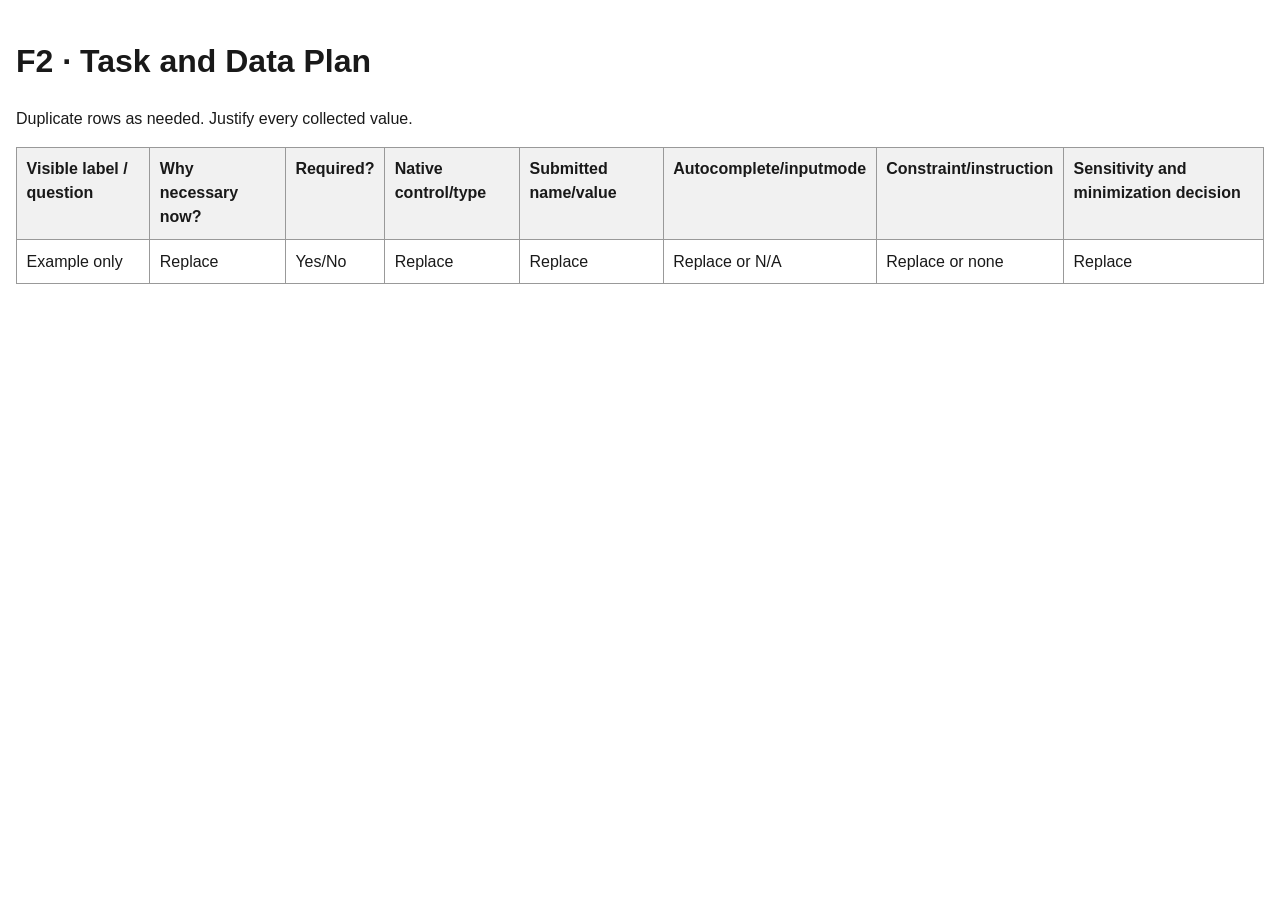
==== field-inventory-template.html @ 68f825bc "Start" ====
<!doctype html>
<html lang="en">
    <head>
        <meta charset="utf-8">
        <meta name="viewport" content="width=device-width,initial-scale=1">
        <title>Field Inventory</title>
        <style>
        body{
            font-family:Arial,sans-serif;
            line-height:1.5;
            max-width:80rem;
            margin:auto;
            padding:1rem;
            color:#191919;
        }
        table{
            width:100%;
            border-collapse:collapse;
        }
        th,td{
            padding:.6rem;
            border:1px solid #999;
            text-align:left;
            vertical-align:top;
        }
        th{
            background:#f1f1f1;
        }
        </style>
        </head>
        <body>
            <h1>F2 · Task and Data Plan</h1>
            <p>Duplicate rows as needed. Justify every collected value.</p>
            <table>
                <thead>
                    <tr>
                        <th>Visible label / question</th>
                        <th>Why necessary now?</th>
                        <th>Required?</th>
                        <th>Native control/type</th>
                        <th>Submitted name/value</th>
                        <th>Autocomplete/inputmode</th>
                        <th>Constraint/instruction</th>
                        <th>Sensitivity and minimization decision</th>
                    </tr>
                </thead>
                <tbody>
                    <tr>
                        <td>Example only</td>
                        <td>Replace</td>
                        <td>Yes/No</td>
                        <td>Replace</td>
                        <td>Replace</td>
                        <td>Replace or N/A</td>
                        <td>Replace or none</td>
                        <td>Replace</td>
                    </tr>
                </tbody>
            </table>
        </body>
        </html>
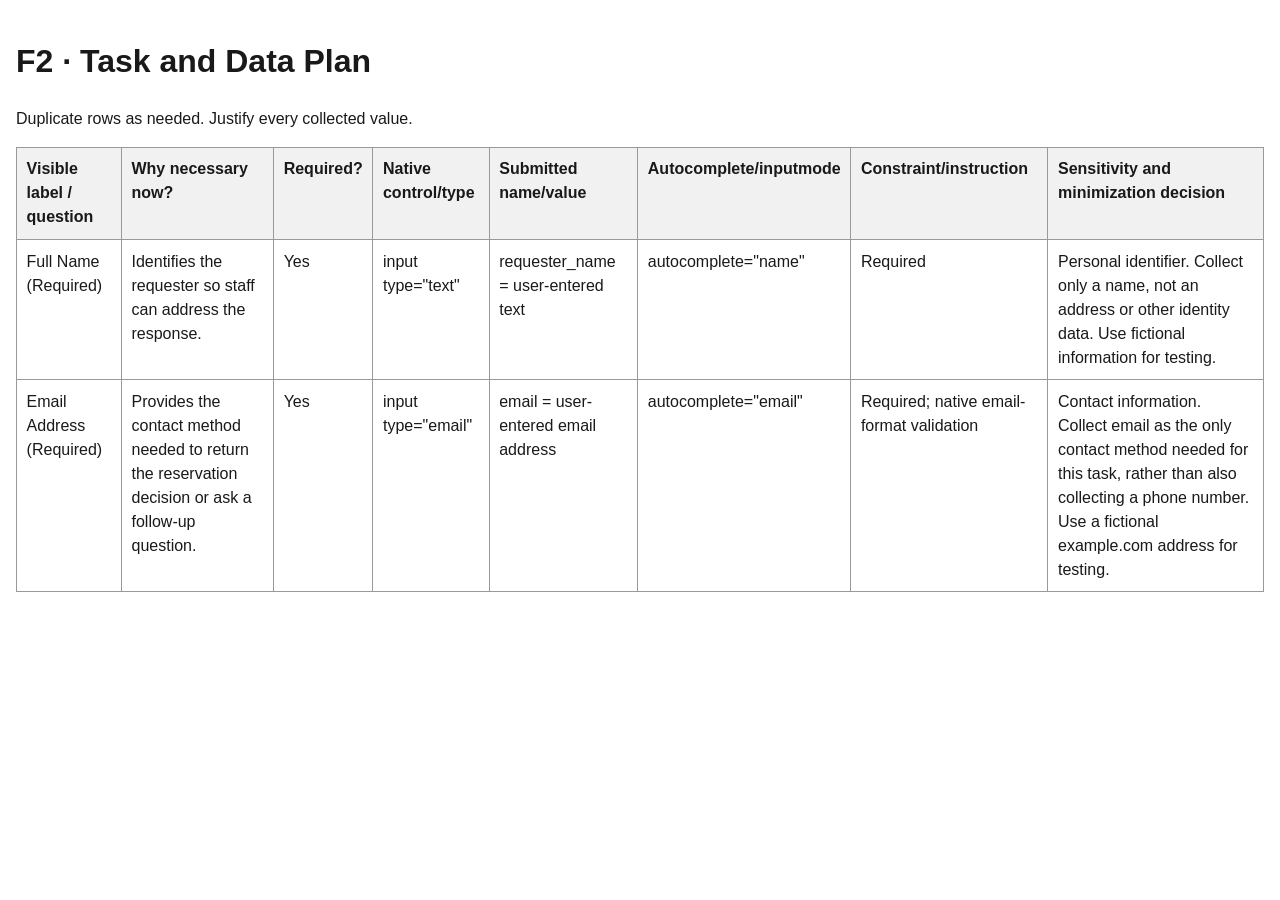
==== commit 635390d2: "field-inventory Full Name and Email Address completed." ====
--- a/field-inventory-template.html
+++ b/field-inventory-template.html
@@ -46,15 +46,26 @@
                 </thead>
                 <tbody>
                     <tr>
-                        <td>Example only</td>
-                        <td>Replace</td>
-                        <td>Yes/No</td>
-                        <td>Replace</td>
-                        <td>Replace</td>
-                        <td>Replace or N/A</td>
-                        <td>Replace or none</td>
-                        <td>Replace</td>
+                        <td>Full Name (Required)</td>
+                        <td>Identifies the requester so staff can address the response.</td>
+                        <td>Yes</td>
+                        <td>input type="text"</td>
+                        <td>requester_name = user-entered text</td>
+                        <td>autocomplete="name"</td>
+                        <td>Required</td>
+                        <td>Personal identifier. Collect only a name, not an address or other identity data. Use fictional information for testing.</td>
                     </tr>
+                    <tr>
+                        <td>Email Address (Required)</td>
+                        <td>Provides the contact method needed to return the reservation decision or ask a follow-up question.</td>
+                        <td>Yes</td>
+                        <td>input type="email"</td>
+                        <td>email = user-entered email address</td>
+                        <td>autocomplete="email"</td>
+                        <td>Required; native email-format validation</td>
+                        <td>Contact information. Collect email as the only contact method needed for this task, rather than also collecting a phone number. Use a fictional example.com address for testing.</td>
+                    </tr>
+
                 </tbody>
             </table>
         </body>
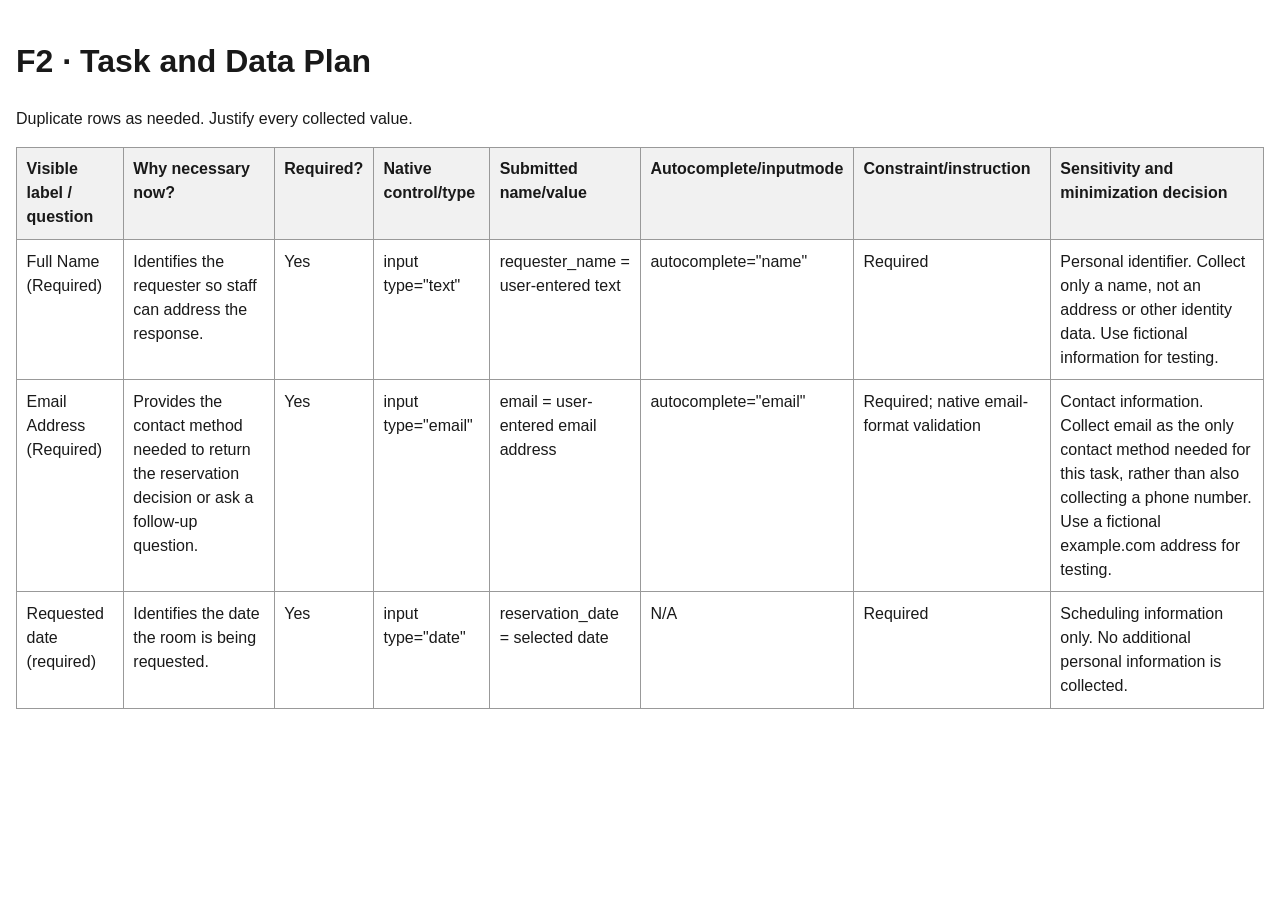
==== commit 98c98545: "Added Requested Date" ====
--- a/field-inventory-template.html
+++ b/field-inventory-template.html
@@ -55,6 +55,7 @@
                         <td>Required</td>
                         <td>Personal identifier. Collect only a name, not an address or other identity data. Use fictional information for testing.</td>
                     </tr>
+
                     <tr>
                         <td>Email Address (Required)</td>
                         <td>Provides the contact method needed to return the reservation decision or ask a follow-up question.</td>
@@ -66,6 +67,17 @@
                         <td>Contact information. Collect email as the only contact method needed for this task, rather than also collecting a phone number. Use a fictional example.com address for testing.</td>
                     </tr>
 
+                    <tr>
+                        <td>Requested date (required)</td>
+                        <td>Identifies the date the room is being requested.</td>
+                        <td>Yes</td>
+                        <td>input type="date"</td>
+                        <td>reservation_date = selected date</td>
+                        <td>N/A</td>
+                        <td>Required</td>
+                        <td>Scheduling information only. No additional personal information is collected.</td>
+                    </tr>
+
                 </tbody>
             </table>
         </body>
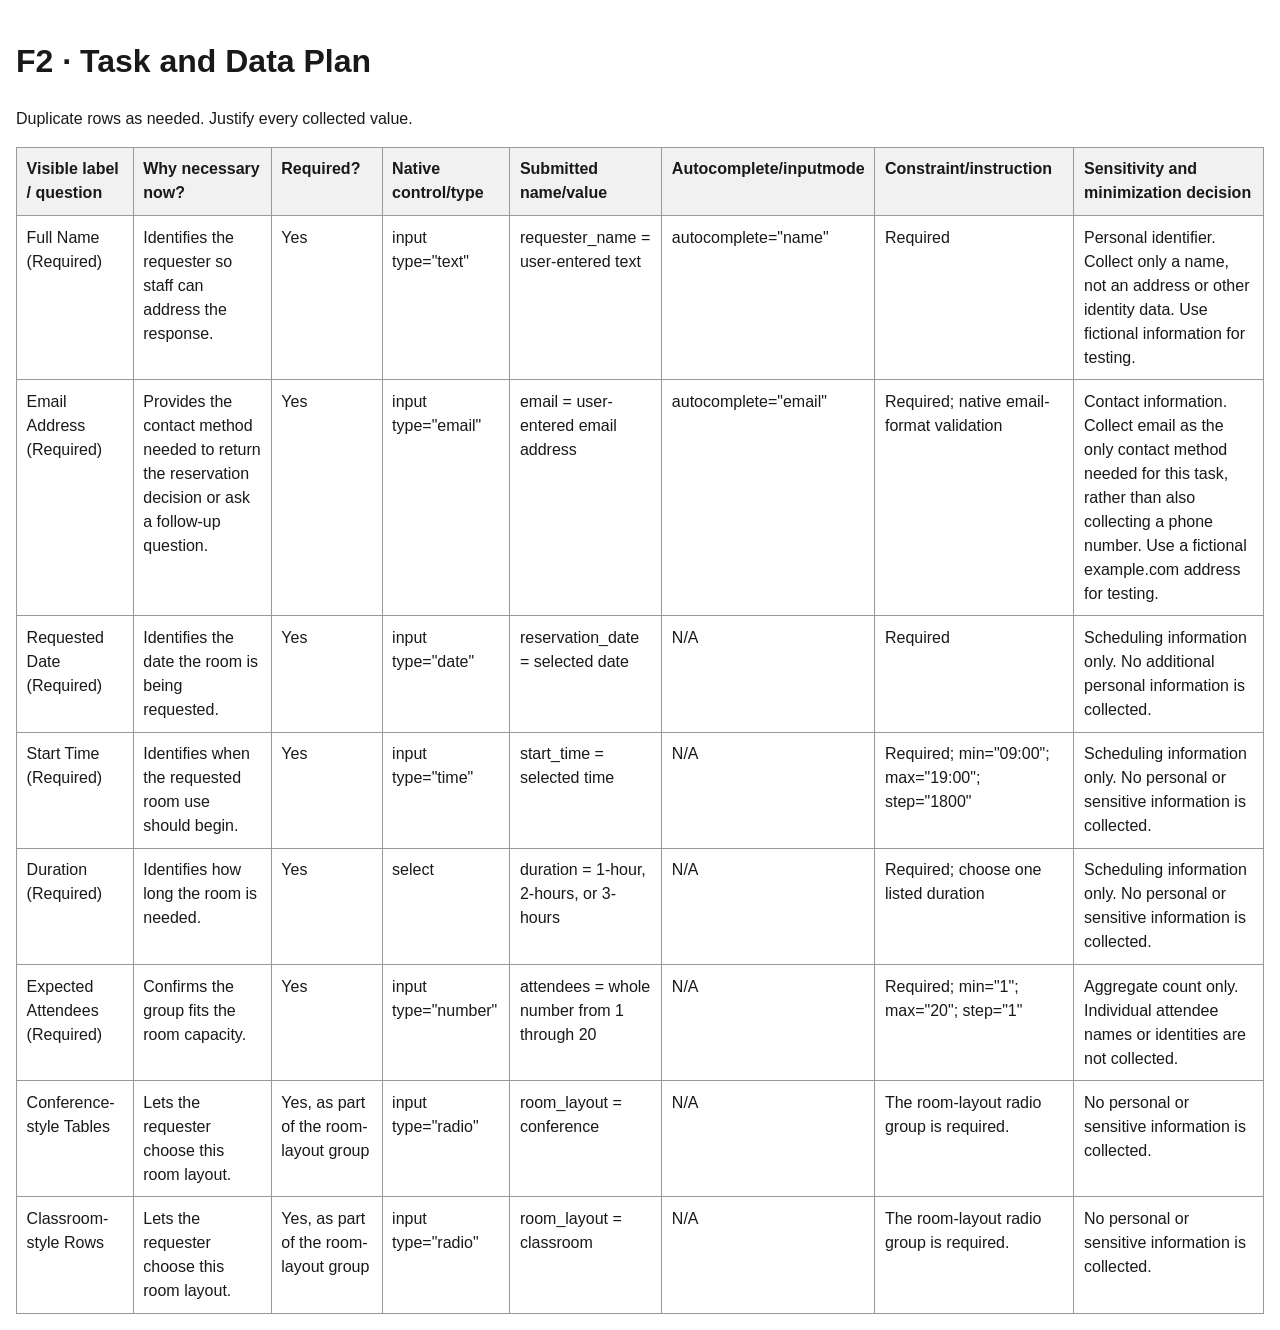
==== commit d2d2782e: "Updates" ====
--- a/field-inventory-template.html
+++ b/field-inventory-template.html
@@ -68,7 +68,7 @@
                     </tr>
 
                     <tr>
-                        <td>Requested date (required)</td>
+                        <td>Requested Date (Required)</td>
                         <td>Identifies the date the room is being requested.</td>
                         <td>Yes</td>
                         <td>input type="date"</td>
@@ -77,6 +77,61 @@
                         <td>Required</td>
                         <td>Scheduling information only. No additional personal information is collected.</td>
                     </tr>
+                    <tr>
+                        <td>Start Time (Required)</td>
+                        <td>Identifies when the requested room use should begin.</td>
+                        <td>Yes</td>
+                        <td>input type="time"</td>
+                        <td>start_time = selected time</td>
+                        <td>N/A</td>
+                        <td>Required; min="09:00"; max="19:00"; step="1800"</td>
+                        <td>Scheduling information only. No personal or sensitive information is collected.</td>
+                    </tr>
+                    
+                    <tr>
+                        <td>Duration (Required)</td>
+                        <td>Identifies how long the room is needed.</td>
+                        <td>Yes</td>
+                        <td>select</td>
+                        <td>duration = 1-hour, 2-hours, or 3-hours</td>
+                        <td>N/A</td>
+                        <td>Required; choose one listed duration</td>
+                        <td>Scheduling information only. No personal or sensitive information is collected.</td>
+                    </tr>
+                    
+                     <tr>
+                        <td>Expected Attendees (Required)</td>
+                        <td>Confirms the group fits the room capacity.</td>
+                        <td>Yes</td>
+                        <td>input type="number"</td>
+                        <td>attendees = whole number from 1 through 20</td>
+                        <td>N/A</td>
+                        <td>Required; min="1"; max="20"; step="1"</td>
+                        <td>Aggregate count only. Individual attendee names or identities are not collected.</td>
+                    </tr>
+
+                    <tr>
+                        <td>Conference-style Tables</td>
+                        <td>Lets the requester choose this room layout.</td>
+                        <td>Yes, as part of the room-layout group</td>
+                        <td>input type="radio"</td>
+                        <td>room_layout = conference</td>
+                        <td>N/A</td>
+                        <td>The room-layout radio group is required.</td>
+                        <td>No personal or sensitive information is collected.</td>
+                    </tr>
+
+                    <tr>
+                        <td>Classroom-style Rows</td>
+                        <td>Lets the requester choose this room layout.</td>
+                        <td>Yes, as part of the room-layout group</td>
+                        <td>input type="radio"</td>
+                        <td>room_layout = classroom</td>
+                        <td>N/A</td>
+                        <td>The room-layout radio group is required.</td>
+                        <td>No personal or sensitive information is collected.</td>
+                    </tr>
+
 
                 </tbody>
             </table>
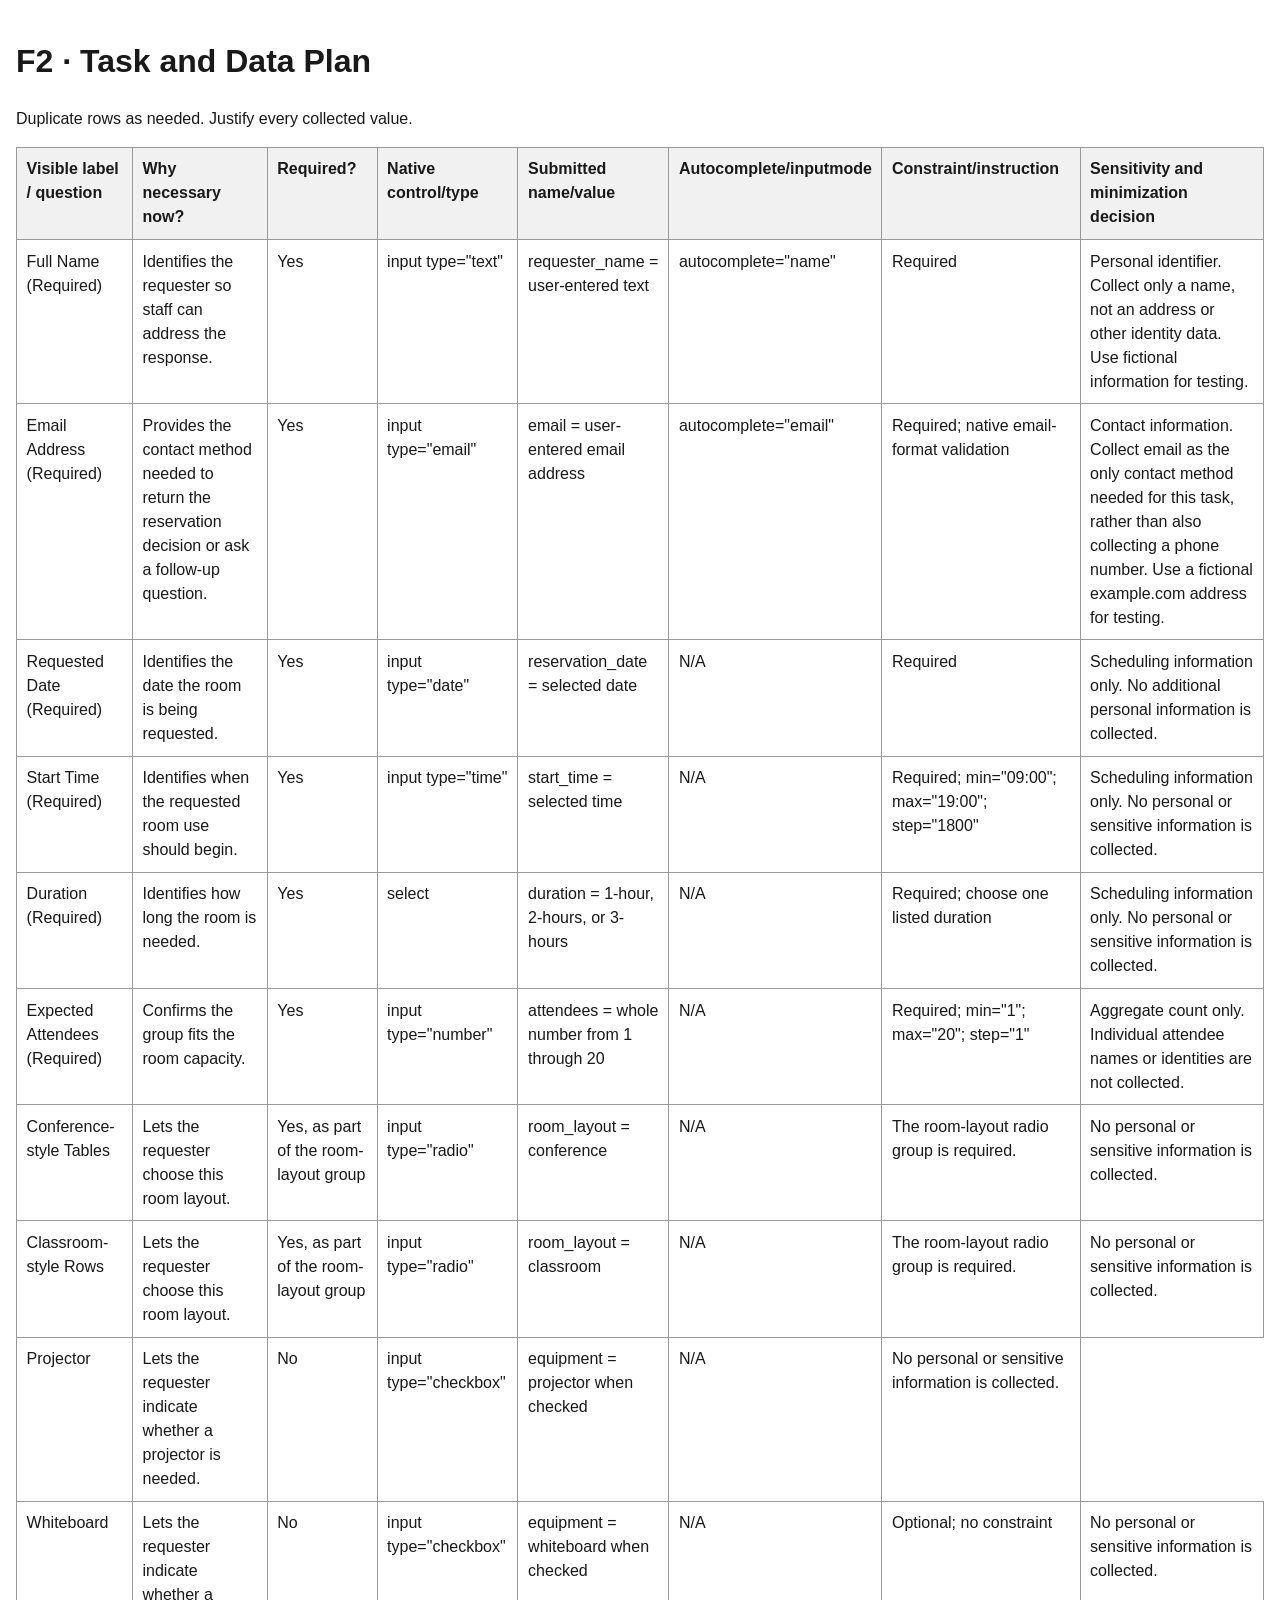
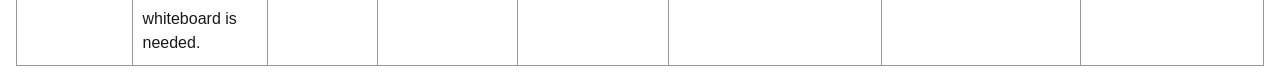
==== commit 321b0001: "Updated" ====
--- a/field-inventory-template.html
+++ b/field-inventory-template.html
@@ -132,7 +132,26 @@
                         <td>No personal or sensitive information is collected.</td>
                     </tr>
 
+                    <tr>
+                        <td>Projector</td>
+                        <td>Lets the requester indicate whether a projector is needed.</td>
+                        <td>No</td>
+                        <td>input type="checkbox"</td>
+                        <td>equipment = projector when checked</td>
+                        <td>N/A</td>
+                        <td>No personal or sensitive information is collected.</td>
+                    </tr>
 
+                    <tr>
+                        <td>Whiteboard</td>
+                        <td>Lets the requester indicate whether a whiteboard is needed.</td>
+                        <td>No</td>
+                        <td>input type="checkbox"</td>
+                        <td>equipment = whiteboard when checked</td>
+                        <td>N/A</td>
+                        <td>Optional; no constraint</td>
+                        <td>No personal or sensitive information is collected.</td>
+                    </tr>
                 </tbody>
             </table>
         </body>
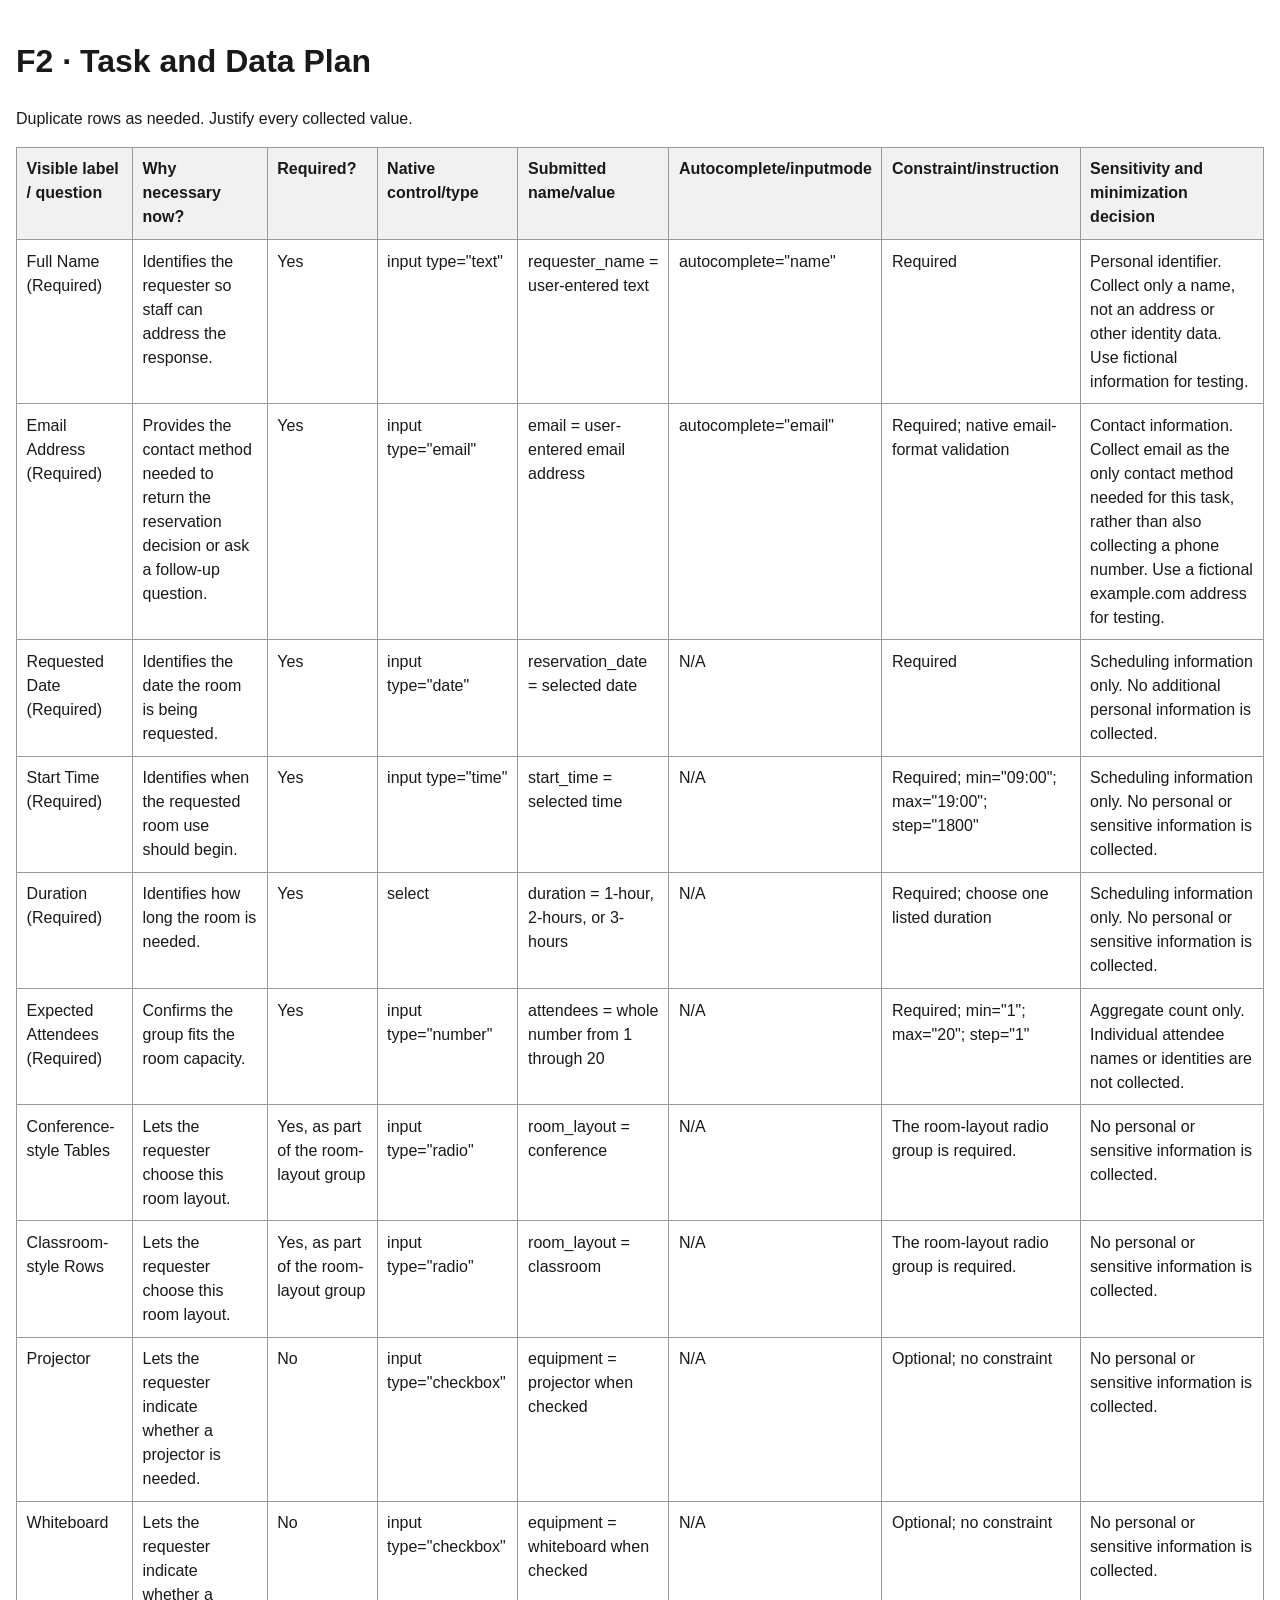
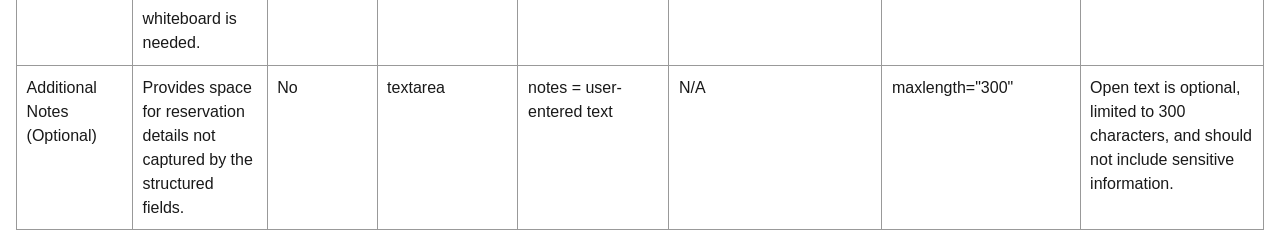
==== commit 4f4b3890: "Updates" ====
--- a/field-inventory-template.html
+++ b/field-inventory-template.html
@@ -139,6 +139,7 @@
                         <td>input type="checkbox"</td>
                         <td>equipment = projector when checked</td>
                         <td>N/A</td>
+                        <td>Optional; no constraint</td>
                         <td>No personal or sensitive information is collected.</td>
                     </tr>
 
@@ -152,6 +153,17 @@
                         <td>Optional; no constraint</td>
                         <td>No personal or sensitive information is collected.</td>
                     </tr>
+
+                    <tr>
+                        <td>Additional Notes (Optional)</td>
+                        <td>Provides space for reservation details not captured by the structured fields.</td>
+                        <td>No</td>
+                        <td>textarea</td>
+                        <td>notes = user-entered text</td>
+                        <td>N/A</td>
+                        <td>maxlength="300"</td>
+                        <td>Open text is optional, limited to 300 characters, and should not include sensitive information.</td>
+                    </tr>
                 </tbody>
             </table>
         </body>
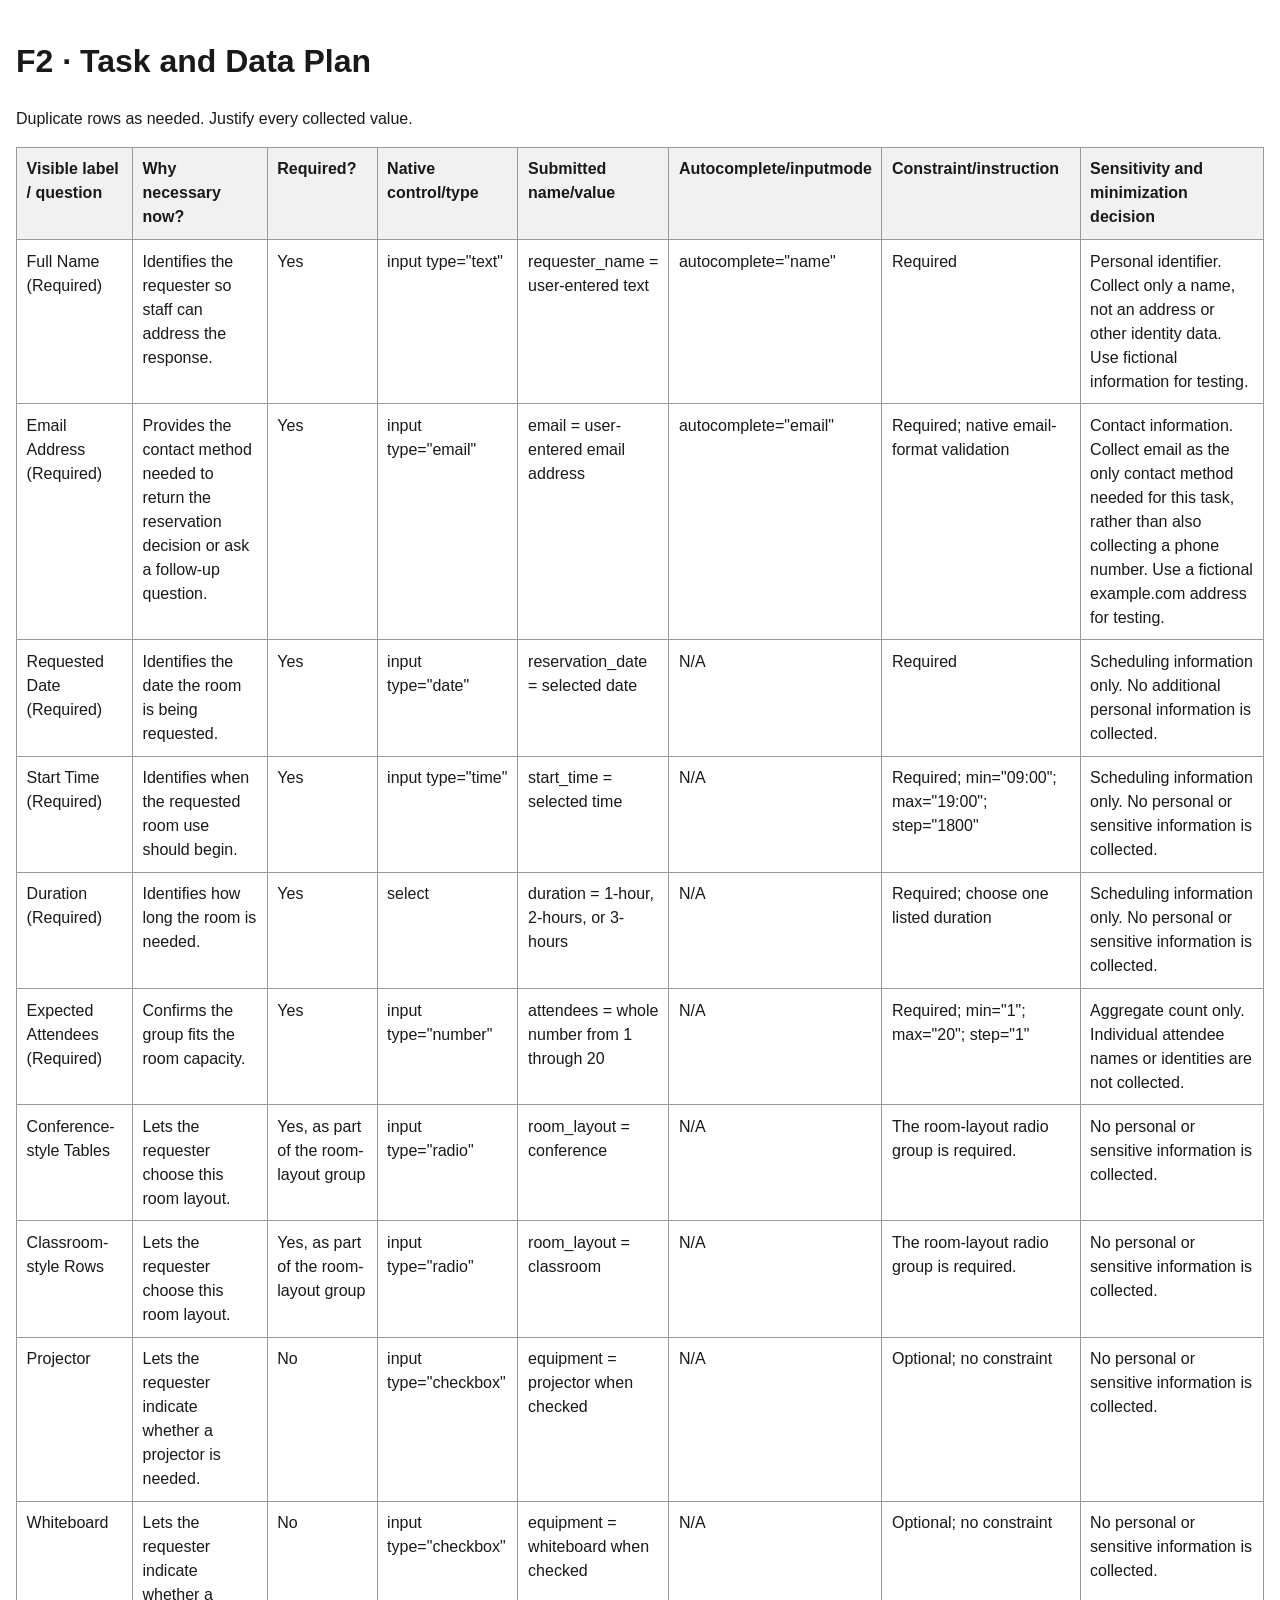
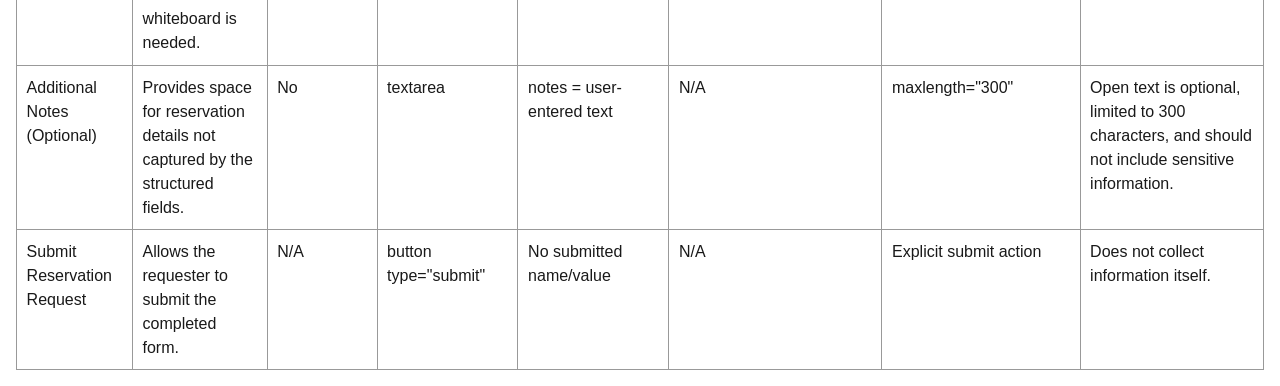
==== commit 1f962d58: "Updates" ====
--- a/field-inventory-template.html
+++ b/field-inventory-template.html
@@ -164,6 +164,17 @@
                         <td>maxlength="300"</td>
                         <td>Open text is optional, limited to 300 characters, and should not include sensitive information.</td>
                     </tr>
+
+                    <tr>
+                        <td>Submit Reservation Request</td>
+                        <td>Allows the requester to submit the completed form.</td>
+                        <td>N/A</td>
+                        <td>button type="submit"</td>
+                        <td>No submitted name/value</td>
+                        <td>N/A</td>
+                        <td>Explicit submit action</td>
+                        <td>Does not collect information itself.</td>
+                    </tr>
                 </tbody>
             </table>
         </body>
